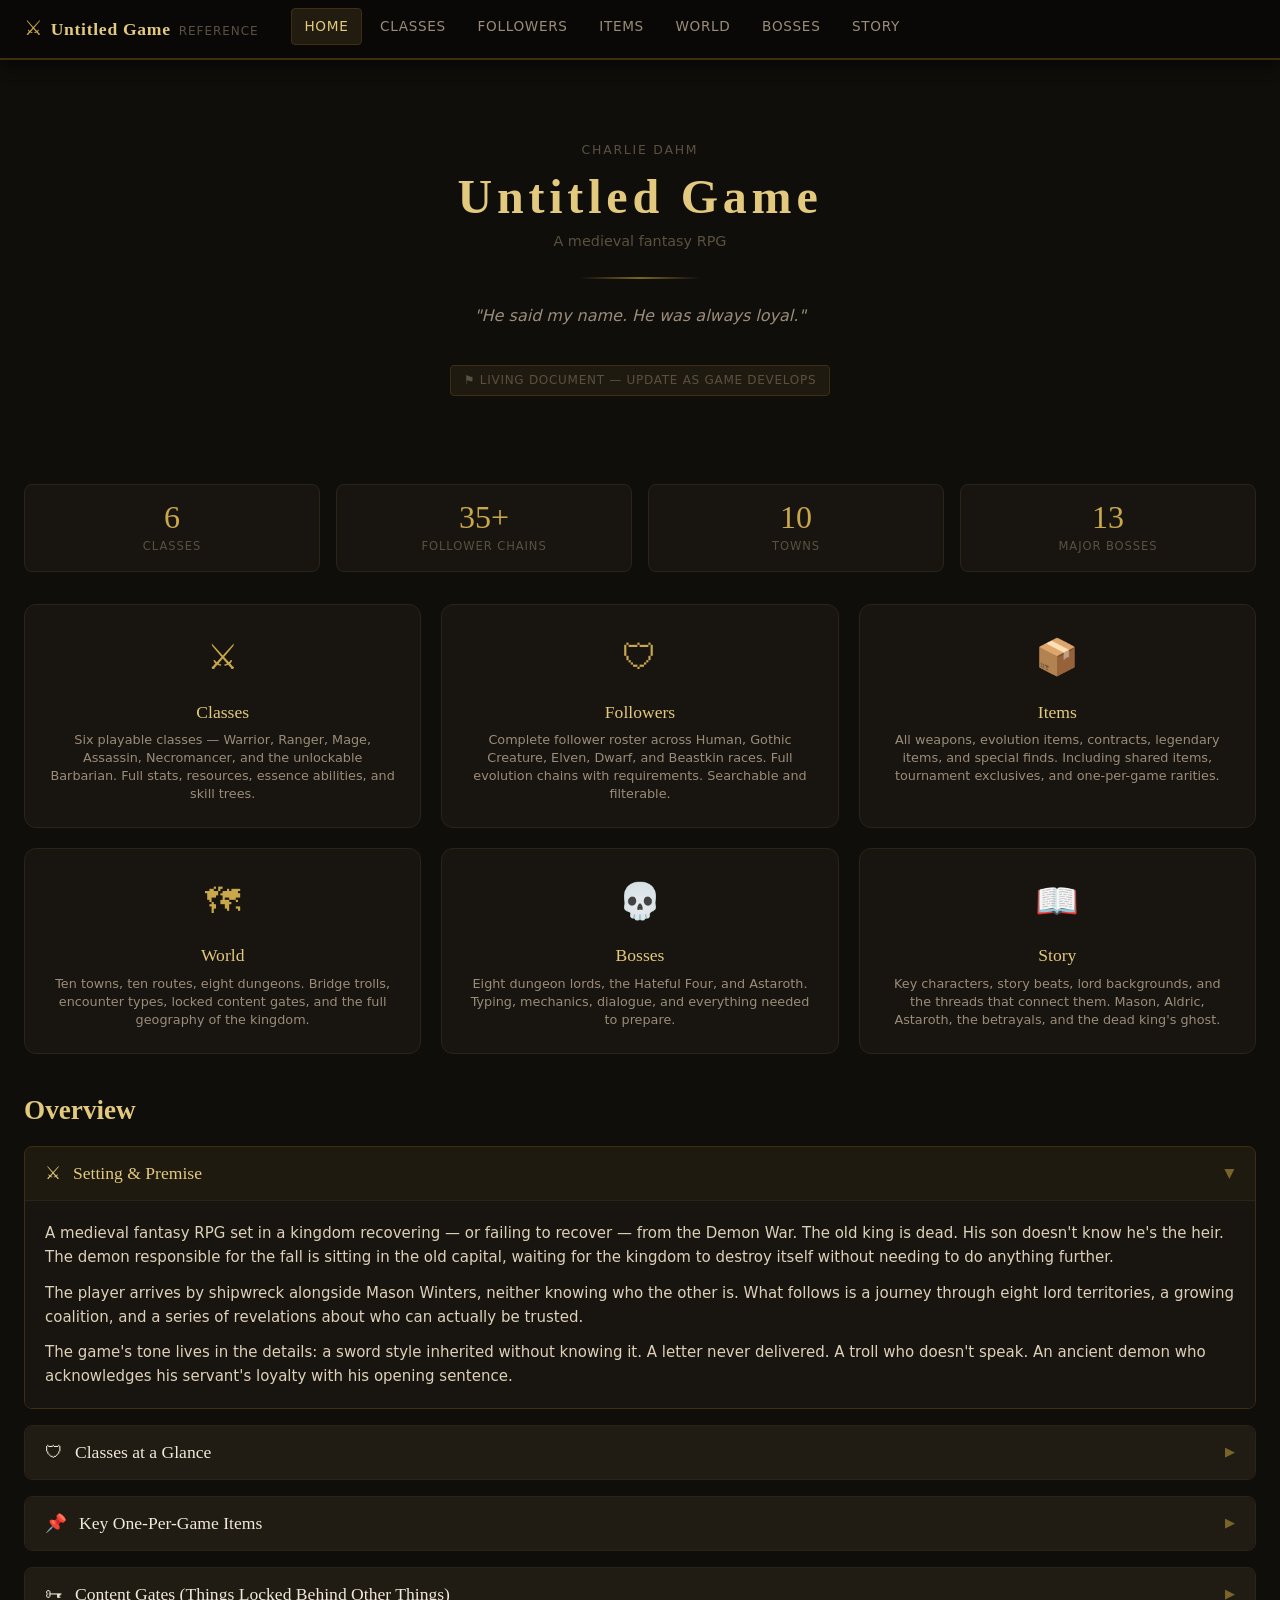
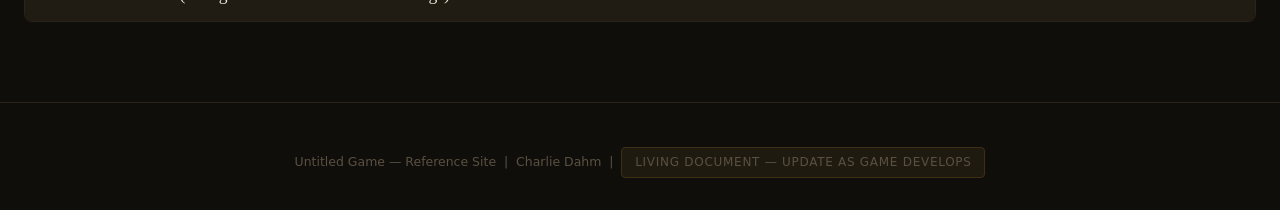
==== GameReference/index.html @ 2780c7e5 "Add complete GameReference multi-page reference site for Untitled Game Nine-file static site (no dep" ====
<!DOCTYPE html>
<html lang="en">
<head>
  <meta charset="UTF-8">
  <meta name="viewport" content="width=device-width, initial-scale=1.0">
  <title>Untitled Game — Reference</title>
  <link rel="stylesheet" href="style.css">
</head>
<body>

<nav class="main-nav">
  <div class="nav-logo">
    <span class="logo-icon">⚔</span>
    <span class="logo-text">Untitled Game</span>
    <span class="logo-sub">Reference</span>
  </div>
  <ul class="nav-links">
    <li><a href="index.html" class="active">Home</a></li>
    <li><a href="classes.html">Classes</a></li>
    <li><a href="followers.html">Followers</a></li>
    <li><a href="items.html">Items</a></li>
    <li><a href="world.html">World</a></li>
    <li><a href="bosses.html">Bosses</a></li>
    <li><a href="story.html">Story</a></li>
  </ul>
</nav>

<div class="page-container">

  <div class="home-hero">
    <div style="font-size:0.78rem;letter-spacing:0.14em;text-transform:uppercase;color:var(--text-muted);margin-bottom:0.5rem;">Charlie Dahm</div>
    <h1>Untitled Game</h1>
    <div class="hero-author">A medieval fantasy RPG</div>
    <div class="hero-divider"></div>
    <div class="hero-tagline">"He said my name. He was always loyal."</div>
    <div class="living-doc-note">⚑ Living Document — update as game develops</div>
  </div>

  <!-- Quick stats -->
  <div class="quick-stats">
    <div class="quick-stat">
      <div class="quick-stat-num">6</div>
      <div class="quick-stat-label">Classes</div>
    </div>
    <div class="quick-stat">
      <div class="quick-stat-num">35+</div>
      <div class="quick-stat-label">Follower Chains</div>
    </div>
    <div class="quick-stat">
      <div class="quick-stat-num">10</div>
      <div class="quick-stat-label">Towns</div>
    </div>
    <div class="quick-stat">
      <div class="quick-stat-num">13</div>
      <div class="quick-stat-label">Major Bosses</div>
    </div>
  </div>

  <!-- Navigation cards -->
  <div class="nav-cards">
    <a href="classes.html" class="nav-card">
      <span class="nav-card-icon">⚔</span>
      <div class="nav-card-title">Classes</div>
      <div class="nav-card-desc">Six playable classes — Warrior, Ranger, Mage, Assassin, Necromancer, and the unlockable Barbarian. Full stats, resources, essence abilities, and skill trees.</div>
    </a>
    <a href="followers.html" class="nav-card">
      <span class="nav-card-icon">🛡</span>
      <div class="nav-card-title">Followers</div>
      <div class="nav-card-desc">Complete follower roster across Human, Gothic Creature, Elven, Dwarf, and Beastkin races. Full evolution chains with requirements. Searchable and filterable.</div>
    </a>
    <a href="items.html" class="nav-card">
      <span class="nav-card-icon">📦</span>
      <div class="nav-card-title">Items</div>
      <div class="nav-card-desc">All weapons, evolution items, contracts, legendary items, and special finds. Including shared items, tournament exclusives, and one-per-game rarities.</div>
    </a>
    <a href="world.html" class="nav-card">
      <span class="nav-card-icon">🗺</span>
      <div class="nav-card-title">World</div>
      <div class="nav-card-desc">Ten towns, ten routes, eight dungeons. Bridge trolls, encounter types, locked content gates, and the full geography of the kingdom.</div>
    </a>
    <a href="bosses.html" class="nav-card">
      <span class="nav-card-icon">💀</span>
      <div class="nav-card-title">Bosses</div>
      <div class="nav-card-desc">Eight dungeon lords, the Hateful Four, and Astaroth. Typing, mechanics, dialogue, and everything needed to prepare.</div>
    </a>
    <a href="story.html" class="nav-card">
      <span class="nav-card-icon">📖</span>
      <div class="nav-card-title">Story</div>
      <div class="nav-card-desc">Key characters, story beats, lord backgrounds, and the threads that connect them. Mason, Aldric, Astaroth, the betrayals, and the dead king's ghost.</div>
    </a>
  </div>

  <!-- Overview collapsibles -->
  <div style="margin-top:2.5rem;">
    <h2 style="margin-bottom:1.25rem;">Overview</h2>

    <div class="collapsible gold open">
      <button class="collapsible-header" onclick="toggleCollapsible(this)">
        <span class="ch-left">
          <span>⚔</span>
          <span>Setting & Premise</span>
        </span>
        <span class="collapsible-arrow">▶</span>
      </button>
      <div class="collapsible-body">
        <p>A medieval fantasy RPG set in a kingdom recovering — or failing to recover — from the Demon War. The old king is dead. His son doesn't know he's the heir. The demon responsible for the fall is sitting in the old capital, waiting for the kingdom to destroy itself without needing to do anything further.</p>
        <p>The player arrives by shipwreck alongside Mason Winters, neither knowing who the other is. What follows is a journey through eight lord territories, a growing coalition, and a series of revelations about who can actually be trusted.</p>
        <p>The game's tone lives in the details: a sword style inherited without knowing it. A letter never delivered. A troll who doesn't speak. An ancient demon who acknowledges his servant's loyalty with his opening sentence.</p>
      </div>
    </div>

    <div class="collapsible">
      <button class="collapsible-header" onclick="toggleCollapsible(this)">
        <span class="ch-left">
          <span>🛡</span>
          <span>Classes at a Glance</span>
        </span>
        <span class="collapsible-arrow">▶</span>
      </button>
      <div class="collapsible-body">
        <div class="detail-grid">
          <span class="detail-key">Warrior</span>     <span class="detail-val">Frontline tank. High DEF/HP. Stamina. Immovable essence.</span>
          <span class="detail-key">Ranger</span>      <span class="detail-val">Ranged damage. Max SPD. Stamina. Eagle Eye hits all enemies.</span>
          <span class="detail-key">Mage</span>        <span class="detail-val">Elemental caster. Max INT. Mana (no regen in battle). Arcane Surge ignores resistances.</span>
          <span class="detail-key">Assassin</span>    <span class="detail-val">Burst damage. Max AGI/SPD. Stamina. Shadow Step = untargetable + all crits.</span>
          <span class="detail-key">Necromancer</span> <span class="detail-val">Undead summoner. Max INT. Mana. 2 extra undead slots. Raises fallen enemies.</span>
          <span class="detail-key">Barbarian</span>   <span class="detail-val">Unlockable. Max STR/HP. Rage (from taking damage). Auto-Frenzy at 75% Rage.</span>
        </div>
      </div>
    </div>

    <div class="collapsible">
      <button class="collapsible-header" onclick="toggleCollapsible(this)">
        <span class="ch-left">
          <span>📌</span>
          <span>Key One-Per-Game Items</span>
        </span>
        <span class="collapsible-arrow">▶</span>
      </button>
      <div class="collapsible-body">
        <div class="detail-grid">
          <span class="detail-key">Crown Writ</span>         <span class="detail-val">Lord Knight → Knight of the Realm. One exists per playthrough.</span>
          <span class="detail-key">Forbidden Tome</span>     <span class="detail-val">Any undead follower (lvl 60+) → Arch Lich. One per game.</span>
          <span class="detail-key">Boulder Hurl</span>       <span class="detail-val">Barbarian move. Ashborn standing stone. Gregor learned it here.</span>
          <span class="detail-key">Ancient Bowstring</span>  <span class="detail-val">Windwalker → Stormcaller. One per world.</span>
          <span class="detail-key">Eternal Edge</span>       <span class="detail-val">Bladestorm → The Tempest. One per world.</span>
          <span class="detail-key">Heart of Grove</span>     <span class="detail-val">Elder Mage → The Verdant. One per world.</span>
        </div>
        <p class="mt-2 text-dim" style="font-size:0.82rem;">See <a href="items.html">Items</a> for the full legendary list.</p>
      </div>
    </div>

    <div class="collapsible">
      <button class="collapsible-header" onclick="toggleCollapsible(this)">
        <span class="ch-left">
          <span>🗝</span>
          <span>Content Gates (Things Locked Behind Other Things)</span>
        </span>
        <span class="collapsible-arrow">▶</span>
      </button>
      <div class="collapsible-body">
        <ul>
          <li><strong>Barbarian class</strong> — complete the Ashborn Tribal Arc with Kalen.</li>
          <li><strong>D6 (Corrupted Grove)</strong> — complete the Mesterby betrayal quest first.</li>
          <li><strong>D7 (Iron Pass)</strong> — complete the full Ashborn arc.</li>
          <li><strong>South Trail</strong> — locked until 3 lord pledges are secured.</li>
          <li><strong>Champion's Belt</strong> — tournament only, cannot be purchased.</li>
          <li><strong>Elven Grove followers (Gold Contract)</strong> — requires Gold Contract and Elf player, or low odds.</li>
          <li><strong>Named Generals</strong> — Necromancer endgame quest, or trial completion for other classes.</li>
        </ul>
      </div>
    </div>
  </div>

</div>

<footer class="page-footer">
  Untitled Game — Reference Site &nbsp;|&nbsp; Charlie Dahm &nbsp;|&nbsp; <span class="living-doc-note">Living Document — update as game develops</span>
</footer>

<script src="data.js"></script>
<script>
function toggleCollapsible(btn) {
  btn.closest('.collapsible').classList.toggle('open');
}
</script>
</body>
</html>
---- GameReference/style.css ----
/* ============================================================
   Untitled Game — Medieval Fantasy Reference
   Shared Stylesheet
   ============================================================ */

:root {
  --bg-darkest:  #090807;
  --bg-main:     #100e0b;
  --bg-card:     #181410;
  --bg-raised:   #201c14;
  --bg-hover:    #28221a;
  --bg-input:    #151210;

  --gold:        #c9a84c;
  --gold-light:  #e2c97e;
  --gold-dim:    #7a6428;
  --gold-border: #3e2e12;
  --gold-glow:   rgba(201, 168, 76, 0.12);

  --text:        #ddd0b8;
  --text-dim:    #9a8c78;
  --text-muted:  #5a5040;
  --text-white:  #f0e8d8;
  --text-gold:   #c9a84c;

  --border:      #2a2318;
  --border-mid:  #3a3020;
  --border-gold: #4a3a18;

  --red:         #8b2020;
  --red-light:   #c04040;
  --green:       #2a5a20;
  --green-light: #4a8a40;

  --radius-sm:   4px;
  --radius-md:   8px;
  --radius-lg:   12px;

  --shadow-card: 0 4px 20px rgba(0,0,0,0.6);
  --shadow-glow: 0 0 20px rgba(201,168,76,0.1);
  --shadow-deep: 0 8px 32px rgba(0,0,0,0.8);

  --nav-height:  60px;
  --content-max: 1400px;
  --font-serif:  Georgia, 'Times New Roman', serif;
  --font-sans:   'Segoe UI', system-ui, sans-serif;
}

/* === RESET & BASE ========================================= */

*, *::before, *::after { box-sizing: border-box; margin: 0; padding: 0; }

html { scroll-behavior: smooth; }

body {
  background: var(--bg-main);
  color: var(--text);
  font-family: var(--font-sans);
  font-size: 15px;
  line-height: 1.6;
  min-height: 100vh;
}

a { color: var(--gold); text-decoration: none; transition: color 0.2s; }
a:hover { color: var(--gold-light); }

h1, h2, h3, h4, h5 {
  font-family: var(--font-serif);
  color: var(--gold-light);
  line-height: 1.2;
}

h1 { font-size: 2.2rem; }
h2 { font-size: 1.7rem; }
h3 { font-size: 1.3rem; }
h4 { font-size: 1.1rem; }

p { margin-bottom: 0.75em; }
p:last-child { margin-bottom: 0; }

ul, ol { padding-left: 1.4em; }
li { margin-bottom: 0.3em; }

hr {
  border: none;
  border-top: 1px solid var(--gold-border);
  margin: 1.5em 0;
}

strong { color: var(--text-white); }
em { color: var(--gold-light); font-style: normal; }

/* === NAVIGATION =========================================== */

.main-nav {
  position: sticky;
  top: 0;
  z-index: 100;
  height: var(--nav-height);
  background: var(--bg-darkest);
  border-bottom: 2px solid var(--gold-border);
  display: flex;
  align-items: center;
  padding: 0 1.5rem;
  gap: 2rem;
  box-shadow: 0 2px 20px rgba(0,0,0,0.8);
}

.nav-logo {
  display: flex;
  align-items: baseline;
  gap: 0.5rem;
  flex-shrink: 0;
}

.logo-icon {
  font-size: 1.3rem;
  color: var(--gold);
}

.logo-text {
  font-family: var(--font-serif);
  font-size: 1.1rem;
  font-weight: bold;
  color: var(--gold-light);
  letter-spacing: 0.04em;
}

.logo-sub {
  font-size: 0.75rem;
  color: var(--text-muted);
  letter-spacing: 0.08em;
  text-transform: uppercase;
}

.nav-links {
  display: flex;
  list-style: none;
  padding: 0;
  margin: 0;
  gap: 0.25rem;
  flex-wrap: wrap;
}

.nav-links a {
  display: block;
  padding: 0.4rem 0.8rem;
  color: var(--text-dim);
  font-size: 0.85rem;
  letter-spacing: 0.05em;
  text-transform: uppercase;
  border-radius: var(--radius-sm);
  border: 1px solid transparent;
  transition: all 0.2s;
}

.nav-links a:hover,
.nav-links a.active {
  color: var(--gold-light);
  border-color: var(--gold-border);
  background: var(--gold-glow);
}

/* === PAGE LAYOUT ========================================== */

.page-container {
  max-width: var(--content-max);
  margin: 0 auto;
  padding: 2rem 1.5rem 4rem;
}

.page-header {
  text-align: center;
  padding: 2.5rem 0 2rem;
  border-bottom: 1px solid var(--gold-border);
  margin-bottom: 2.5rem;
}

.page-header h1 {
  font-size: 2.6rem;
  margin-bottom: 0.4rem;
  letter-spacing: 0.06em;
}

.page-header .subtitle {
  color: var(--text-dim);
  font-size: 1rem;
  font-style: italic;
}

.living-doc-note {
  display: inline-block;
  margin-top: 0.75rem;
  padding: 0.3rem 0.8rem;
  background: rgba(201, 168, 76, 0.08);
  border: 1px solid var(--gold-border);
  border-radius: var(--radius-sm);
  color: var(--text-muted);
  font-size: 0.75rem;
  letter-spacing: 0.06em;
  text-transform: uppercase;
}

/* === CARDS ================================================ */

.card {
  background: var(--bg-card);
  border: 1px solid var(--border);
  border-radius: var(--radius-md);
  padding: 1.5rem;
  box-shadow: var(--shadow-card);
  transition: border-color 0.2s;
}

.card:hover { border-color: var(--border-gold); }

.card-gold {
  border-color: var(--gold-border);
  background: linear-gradient(135deg, var(--bg-card) 0%, rgba(201,168,76,0.05) 100%);
}

.card-header {
  display: flex;
  align-items: center;
  gap: 0.75rem;
  margin-bottom: 1rem;
  padding-bottom: 0.75rem;
  border-bottom: 1px solid var(--border);
}

.card-icon {
  font-size: 1.5rem;
  width: 2.5rem;
  text-align: center;
  flex-shrink: 0;
}

.card-title { margin: 0; }

/* === GRID LAYOUTS ========================================= */

.grid-2 { display: grid; grid-template-columns: repeat(2, 1fr); gap: 1.5rem; }
.grid-3 { display: grid; grid-template-columns: repeat(3, 1fr); gap: 1.5rem; }
.grid-4 { display: grid; grid-template-columns: repeat(4, 1fr); gap: 1.5rem; }

@media (max-width: 1100px) { .grid-4 { grid-template-columns: repeat(2, 1fr); } }
@media (max-width: 900px)  { .grid-3 { grid-template-columns: repeat(2, 1fr); } }
@media (max-width: 640px)  {
  .grid-2, .grid-3, .grid-4 { grid-template-columns: 1fr; }
}

/* === COLLAPSIBLE SECTIONS ================================= */

.collapsible {
  border: 1px solid var(--border);
  border-radius: var(--radius-md);
  margin-bottom: 1rem;
  overflow: hidden;
}

.collapsible-header {
  display: flex;
  align-items: center;
  justify-content: space-between;
  padding: 1rem 1.25rem;
  background: var(--bg-raised);
  cursor: pointer;
  user-select: none;
  transition: background 0.2s;
  border: none;
  width: 100%;
  text-align: left;
  color: var(--text-white);
  font-family: var(--font-serif);
  font-size: 1.1rem;
  gap: 1rem;
}

.collapsible-header:hover { background: var(--bg-hover); }

.collapsible-header .ch-left {
  display: flex;
  align-items: center;
  gap: 0.75rem;
}

.collapsible-arrow {
  color: var(--gold-dim);
  transition: transform 0.25s;
  font-size: 0.8rem;
  flex-shrink: 0;
}

.collapsible.open .collapsible-arrow { transform: rotate(90deg); }

.collapsible-body {
  display: none;
  padding: 1.25rem;
  background: var(--bg-card);
  border-top: 1px solid var(--border);
}

.collapsible.open .collapsible-body { display: block; }

/* Gold variant collapsible */
.collapsible.gold { border-color: var(--gold-border); }
.collapsible.gold .collapsible-header { background: rgba(201,168,76,0.08); }
.collapsible.gold .collapsible-header:hover { background: rgba(201,168,76,0.14); }
.collapsible.gold .collapsible-header { color: var(--gold-light); }

/* === TYPE BADGES ========================================== */

.types { display: flex; flex-wrap: wrap; gap: 0.3rem; }

.type-badge {
  display: inline-block;
  padding: 0.15rem 0.55rem;
  border-radius: 20px;
  font-size: 0.72rem;
  font-weight: 600;
  letter-spacing: 0.06em;
  text-transform: uppercase;
  white-space: nowrap;
}

.t-flesh     { background: #4a2318; color: #f0b898; border: 1px solid #7a3a28; }
.t-strike    { background: #2a2830; color: #b8c0d8; border: 1px solid #4a4860; }
.t-shadow    { background: #1e1030; color: #c0a8f0; border: 1px solid #4a3070; }
.t-fire      { background: #4a1808; color: #f08848; border: 1px solid #8a3010; }
.t-ice       { background: #0c2038; color: #88c8f0; border: 1px solid #1a4870; }
.t-earth     { background: #281e08; color: #c0a050; border: 1px solid #5a4010; }
.t-spirit    { background: #101828; color: #a0c8f0; border: 1px solid #204060; }
.t-holy      { background: #282010; color: #f0e060; border: 1px solid #5a4a10; }
.t-toxin     { background: #0e2808; color: #80d860; border: 1px solid #204810; }
.t-eldritch  { background: #280828; color: #e080e0; border: 1px solid #601060; }
.t-lightning { background: #2a2800; color: #f0e840; border: 1px solid #5a5000; }

/* === STAT BARS ============================================ */

.stat-list { display: flex; flex-direction: column; gap: 0.5rem; }

.stat-row {
  display: grid;
  grid-template-columns: 110px 1fr 80px;
  align-items: center;
  gap: 0.5rem;
  font-size: 0.85rem;
}

.stat-label { color: var(--text-dim); text-align: right; }

.stat-bar {
  height: 8px;
  background: var(--bg-darkest);
  border-radius: 4px;
  border: 1px solid var(--border);
  overflow: hidden;
}

.stat-fill {
  height: 100%;
  border-radius: 4px;
  transition: width 0.5s ease;
}

.stat-value { color: var(--gold-light); font-size: 0.8rem; text-align: center; }

/* Stat fill colors by rating */
.fill-max     { background: linear-gradient(90deg, #c9a84c, #e8c97e); width: 100%; }
.fill-vhigh   { background: linear-gradient(90deg, #a08830, #c0a84c); width: 85%; }
.fill-high    { background: linear-gradient(90deg, #806830, #a08840); width: 70%; }
.fill-medium  { background: linear-gradient(90deg, #506030, #708050); width: 55%; }
.fill-low     { background: linear-gradient(90deg, #604040, #804848); width: 35%; }
.fill-vlow    { background: linear-gradient(90deg, #502828, #683030); width: 20%; }

/* === RESOURCE BADGE ======================================= */

.resource-badge {
  display: inline-flex;
  align-items: center;
  gap: 0.4rem;
  padding: 0.3rem 0.7rem;
  border-radius: var(--radius-sm);
  font-size: 0.8rem;
  font-weight: 600;
  text-transform: uppercase;
  letter-spacing: 0.05em;
}

.resource-stamina { background: #2a1a08; color: #e09040; border: 1px solid #6a3010; }
.resource-mana    { background: #080828; color: #8080f0; border: 1px solid #2020a0; }
.resource-rage    { background: #280808; color: #f04030; border: 1px solid #801010; }

/* === SKILL TREE =========================================== */

.skill-tree-section {
  margin: 1.5rem 0;
}

.skill-tree-title {
  font-family: var(--font-serif);
  font-size: 0.8rem;
  letter-spacing: 0.12em;
  text-transform: uppercase;
  color: var(--text-muted);
  margin-bottom: 1rem;
}

.skill-tree {
  display: flex;
  flex-direction: column;
  gap: 0;
  align-items: flex-start;
}

.skill-tier {
  display: flex;
  align-items: flex-start;
  gap: 0;
  width: 100%;
  position: relative;
}

.skill-tier-label {
  writing-mode: vertical-lr;
  text-orientation: mixed;
  transform: rotate(180deg);
  font-size: 0.65rem;
  color: var(--text-muted);
  letter-spacing: 0.1em;
  text-transform: uppercase;
  padding: 0.5rem 0.3rem;
  min-width: 24px;
  flex-shrink: 0;
  align-self: stretch;
  display: flex;
  align-items: center;
  justify-content: center;
  border-right: 1px solid var(--border);
  margin-right: 1rem;
}

.skills-in-tier {
  display: flex;
  flex-wrap: wrap;
  gap: 0.75rem;
  padding: 0.5rem 0 1.5rem;
  flex: 1;
}

.skill-node {
  background: var(--bg-raised);
  border: 1px solid var(--border-mid);
  border-radius: var(--radius-md);
  padding: 0.75rem 1rem;
  min-width: 160px;
  max-width: 220px;
  position: relative;
  transition: all 0.2s;
  cursor: default;
}

.skill-node:hover {
  border-color: var(--gold-border);
  background: var(--bg-hover);
  box-shadow: var(--shadow-glow);
  transform: translateY(-2px);
}

.skill-node.tier-ultimate {
  border-color: var(--gold-border);
  background: linear-gradient(135deg, var(--bg-raised), rgba(201,168,76,0.08));
}

.skill-node.tier-ultimate:hover {
  box-shadow: 0 0 20px rgba(201,168,76,0.2);
}

.skill-name {
  font-family: var(--font-serif);
  font-size: 0.95rem;
  color: var(--gold-light);
  margin-bottom: 0.3rem;
}

.skill-desc {
  font-size: 0.78rem;
  color: var(--text-dim);
  line-height: 1.4;
}

.skill-special {
  margin-top: 0.4rem;
  padding: 0.25rem 0.5rem;
  background: var(--bg-darkest);
  border-radius: var(--radius-sm);
  font-size: 0.72rem;
  color: var(--text-muted);
  font-style: italic;
}

/* Essence block */
.essence-block {
  background: linear-gradient(135deg, #1e1408, rgba(201,168,76,0.1));
  border: 1px solid var(--gold-border);
  border-radius: var(--radius-md);
  padding: 1rem 1.25rem;
  margin: 1rem 0;
}

.essence-label {
  font-size: 0.7rem;
  letter-spacing: 0.12em;
  text-transform: uppercase;
  color: var(--gold-dim);
  margin-bottom: 0.4rem;
}

.essence-name {
  font-family: var(--font-serif);
  font-size: 1.05rem;
  color: var(--gold-light);
  margin-bottom: 0.4rem;
}

.essence-effect {
  font-size: 0.85rem;
  color: var(--text-dim);
}

.essence-duration {
  display: inline-block;
  padding: 0.1rem 0.5rem;
  background: rgba(201,168,76,0.12);
  border: 1px solid var(--gold-border);
  border-radius: 20px;
  font-size: 0.72rem;
  color: var(--gold);
  margin-bottom: 0.4rem;
}

/* === CLASS CARDS ========================================== */

.class-card {
  background: var(--bg-card);
  border: 1px solid var(--border);
  border-radius: var(--radius-lg);
  overflow: hidden;
  box-shadow: var(--shadow-card);
  margin-bottom: 2rem;
}

.class-header {
  display: flex;
  align-items: stretch;
  border-bottom: 1px solid var(--border);
}

.class-color-bar {
  width: 6px;
  flex-shrink: 0;
}

.class-header-content {
  padding: 1.25rem 1.5rem;
  flex: 1;
}

.class-name {
  font-size: 1.8rem;
  letter-spacing: 0.08em;
  margin-bottom: 0.2rem;
}

.class-subtitle {
  color: var(--text-dim);
  font-size: 0.9rem;
  margin-bottom: 0.5rem;
}

.class-unlock {
  display: inline-flex;
  align-items: center;
  gap: 0.4rem;
  padding: 0.25rem 0.6rem;
  background: rgba(139,32,32,0.2);
  border: 1px solid var(--red);
  border-radius: var(--radius-sm);
  font-size: 0.75rem;
  color: var(--red-light);
}

.class-body {
  display: grid;
  grid-template-columns: 280px 1fr;
  gap: 0;
}

.class-stats-panel {
  padding: 1.5rem;
  border-right: 1px solid var(--border);
  background: var(--bg-raised);
}

.class-skills-panel {
  padding: 1.5rem;
}

@media (max-width: 860px) {
  .class-body { grid-template-columns: 1fr; }
  .class-stats-panel { border-right: none; border-bottom: 1px solid var(--border); }
}

/* Class color accents */
.color-warrior   { background: #6a3010; }
.color-ranger    { background: #2a5a10; }
.color-mage      { background: #1a1a6a; }
.color-assassin  { background: #301040; }
.color-necro     { background: #102010; }
.color-barbarian { background: #6a1010; }

/* === EVOLUTION CHAINS (FOLLOWER PAGE) ==================== */

.follower-filters {
  position: sticky;
  top: var(--nav-height);
  z-index: 50;
  background: var(--bg-darkest);
  border-bottom: 1px solid var(--border);
  padding: 0.75rem 1.5rem;
  margin: 0 -1.5rem 2rem;
}

.filter-search {
  display: flex;
  align-items: center;
  gap: 1rem;
  flex-wrap: wrap;
}

.search-input {
  flex: 1;
  min-width: 200px;
  max-width: 320px;
  padding: 0.5rem 0.85rem;
  background: var(--bg-input);
  border: 1px solid var(--border-mid);
  border-radius: var(--radius-sm);
  color: var(--text);
  font-size: 0.9rem;
  outline: none;
  transition: border-color 0.2s;
}

.search-input:focus { border-color: var(--gold-border); }
.search-input::placeholder { color: var(--text-muted); }

.filter-group {
  display: flex;
  align-items: center;
  gap: 0.4rem;
  flex-wrap: wrap;
}

.filter-group-label {
  font-size: 0.72rem;
  letter-spacing: 0.08em;
  text-transform: uppercase;
  color: var(--text-muted);
  white-space: nowrap;
}

.filter-btn {
  padding: 0.25rem 0.6rem;
  border-radius: 20px;
  border: 1px solid var(--border-mid);
  background: transparent;
  color: var(--text-dim);
  font-size: 0.75rem;
  cursor: pointer;
  transition: all 0.15s;
  white-space: nowrap;
}

.filter-btn:hover { border-color: var(--gold-border); color: var(--gold); }
.filter-btn.active { background: var(--gold-glow); border-color: var(--gold-border); color: var(--gold-light); }

.filter-clear {
  padding: 0.25rem 0.6rem;
  border-radius: var(--radius-sm);
  border: 1px solid var(--border-mid);
  background: transparent;
  color: var(--text-muted);
  font-size: 0.75rem;
  cursor: pointer;
  transition: all 0.15s;
}

.filter-clear:hover { color: var(--red-light); border-color: var(--red); }

.filter-count {
  font-size: 0.75rem;
  color: var(--text-muted);
  white-space: nowrap;
}

/* Chain cards */
.chain-group {
  margin-bottom: 3rem;
}

.chain-group-header {
  font-family: var(--font-serif);
  font-size: 1.5rem;
  color: var(--gold);
  margin-bottom: 1.25rem;
  padding-bottom: 0.5rem;
  border-bottom: 2px solid var(--gold-border);
  display: flex;
  align-items: center;
  gap: 0.75rem;
}

.chain-card {
  background: var(--bg-card);
  border: 1px solid var(--border);
  border-radius: var(--radius-lg);
  margin-bottom: 1.5rem;
  overflow: hidden;
  box-shadow: var(--shadow-card);
  transition: border-color 0.2s;
}

.chain-card.hidden { display: none; }

.chain-card:hover { border-color: var(--border-gold); }

.chain-meta {
  padding: 0.75rem 1.25rem;
  background: var(--bg-raised);
  border-bottom: 1px solid var(--border);
  display: flex;
  align-items: center;
  gap: 1rem;
  flex-wrap: wrap;
}

.chain-meta .chain-name {
  font-family: var(--font-serif);
  font-size: 1.05rem;
  color: var(--gold-light);
}

.chain-catch-info {
  font-size: 0.78rem;
  color: var(--text-dim);
  font-style: italic;
  flex: 1;
}

.chain-contract {
  font-size: 0.72rem;
  padding: 0.15rem 0.5rem;
  border: 1px solid var(--border-mid);
  border-radius: 20px;
  color: var(--text-muted);
}

.chain-tree {
  padding: 1.25rem 1.25rem 0.75rem;
  overflow-x: auto;
}

.chain-row {
  display: flex;
  align-items: flex-start;
  gap: 0;
  min-width: max-content;
}

.follower-node {
  display: flex;
  flex-direction: column;
  align-items: center;
  position: relative;
}

.follower-node-inner {
  background: var(--bg-raised);
  border: 1px solid var(--border-mid);
  border-radius: var(--radius-md);
  padding: 0.6rem 0.85rem;
  min-width: 130px;
  max-width: 175px;
  text-align: center;
  transition: all 0.2s;
  cursor: default;
}

.follower-node-inner:hover {
  border-color: var(--gold-border);
  background: var(--bg-hover);
  transform: translateY(-2px);
  box-shadow: var(--shadow-glow);
}

.follower-node-inner.is-legendary {
  border-color: var(--gold-dim);
  background: linear-gradient(135deg, var(--bg-raised), rgba(201,168,76,0.07));
}

.follower-node-inner.is-unique {
  border-color: #4a1a1a;
  background: linear-gradient(135deg, var(--bg-raised), rgba(139,32,32,0.08));
}

.follower-node-name {
  font-family: var(--font-serif);
  font-size: 0.88rem;
  color: var(--text-white);
  margin-bottom: 0.35rem;
}

.follower-node-types { justify-content: center; margin-bottom: 0.35rem; }

.follower-node-req {
  font-size: 0.68rem;
  color: var(--text-muted);
  line-height: 1.4;
}

.follower-node-flags {
  display: flex;
  flex-wrap: wrap;
  justify-content: center;
  gap: 0.2rem;
  margin-top: 0.3rem;
}

.flag-legendary { color: var(--gold); font-size: 0.65rem; }
.flag-unique    { color: var(--red-light); font-size: 0.65rem; }
.flag-terminal  { color: var(--text-muted); font-size: 0.65rem; }

/* Chain connectors */
.chain-arrow {
  display: flex;
  align-items: center;
  padding: 0 0.3rem;
  color: var(--gold-dim);
  font-size: 1.2rem;
  align-self: center;
  flex-shrink: 0;
}

.chain-branch {
  display: flex;
  flex-direction: column;
  align-items: flex-start;
  padding-top: 0.4rem;
  padding-left: 1.5rem;
  gap: 0.5rem;
  border-left: 2px solid var(--border-mid);
  margin-left: 0.6rem;
  margin-top: 0.75rem;
}

.branch-item {
  display: flex;
  align-items: center;
  gap: 0;
  position: relative;
}

.branch-item::before {
  content: '';
  display: block;
  width: 1rem;
  height: 1px;
  background: var(--border-mid);
  margin-right: 0.5rem;
  flex-shrink: 0;
}

.branch-note {
  font-size: 0.72rem;
  color: var(--text-muted);
  font-style: italic;
  padding: 0.25rem 0.75rem;
}

/* Follower node with branches below */
.node-with-branches {
  display: flex;
  flex-direction: column;
}

/* === ITEMS PAGE =========================================== */

.item-table {
  width: 100%;
  border-collapse: collapse;
  font-size: 0.85rem;
}

.item-table th {
  text-align: left;
  padding: 0.6rem 0.85rem;
  background: var(--bg-raised);
  border-bottom: 2px solid var(--gold-border);
  color: var(--text-dim);
  font-size: 0.75rem;
  letter-spacing: 0.08em;
  text-transform: uppercase;
  font-family: var(--font-sans);
  font-weight: 600;
}

.item-table td {
  padding: 0.55rem 0.85rem;
  border-bottom: 1px solid var(--border);
  vertical-align: top;
}

.item-table tr:hover td { background: var(--bg-hover); }

.item-table tr:last-child td { border-bottom: none; }

.item-name { color: var(--text-white); font-weight: 500; }
.item-name.legendary { color: var(--gold-light); }
.item-note { color: var(--text-muted); font-size: 0.75rem; }

/* === WORLD PAGE =========================================== */

.world-section { margin-bottom: 2.5rem; }

.town-card {
  background: var(--bg-card);
  border: 1px solid var(--border);
  border-radius: var(--radius-md);
  padding: 1.25rem 1.5rem;
  margin-bottom: 1rem;
  display: grid;
  grid-template-columns: 200px 1fr;
  gap: 1.5rem;
}

.town-card:hover { border-color: var(--border-gold); }

@media (max-width: 640px) { .town-card { grid-template-columns: 1fr; } }

.town-name {
  font-family: var(--font-serif);
  font-size: 1.2rem;
  color: var(--gold-light);
  margin-bottom: 0.25rem;
}

.town-dungeon {
  font-size: 0.78rem;
  color: var(--text-muted);
  margin-bottom: 0.5rem;
}

.town-lord {
  font-size: 0.85rem;
  color: var(--text-dim);
}

.dungeon-badge {
  display: inline-block;
  padding: 0.1rem 0.5rem;
  background: rgba(139,32,32,0.2);
  border: 1px solid #4a1a1a;
  border-radius: var(--radius-sm);
  font-size: 0.72rem;
  color: #c06060;
}

.route-card {
  background: var(--bg-card);
  border: 1px solid var(--border);
  border-radius: var(--radius-md);
  padding: 1rem 1.25rem;
  margin-bottom: 0.75rem;
  display: flex;
  align-items: flex-start;
  gap: 1rem;
}

.route-name {
  font-family: var(--font-serif);
  font-size: 1rem;
  color: var(--text-white);
  min-width: 180px;
}

.route-desc { font-size: 0.85rem; color: var(--text-dim); }

/* === BOSS PAGE =========================================== */

.boss-card {
  background: var(--bg-card);
  border: 1px solid var(--border);
  border-radius: var(--radius-lg);
  overflow: hidden;
  margin-bottom: 1.5rem;
  box-shadow: var(--shadow-card);
}

.boss-header {
  padding: 1.25rem 1.5rem;
  display: flex;
  align-items: center;
  gap: 1rem;
  border-bottom: 1px solid var(--border);
}

.boss-number {
  font-family: var(--font-serif);
  font-size: 1.5rem;
  color: var(--gold-dim);
  min-width: 2rem;
  text-align: center;
  flex-shrink: 0;
}

.boss-name { font-size: 1.3rem; margin-bottom: 0.15rem; }
.boss-location { font-size: 0.82rem; color: var(--text-muted); }

.boss-body {
  padding: 1.25rem 1.5rem;
  display: grid;
  grid-template-columns: 1fr 1fr;
  gap: 1.5rem;
}

@media (max-width: 640px) { .boss-body { grid-template-columns: 1fr; } }

.boss-label {
  font-size: 0.72rem;
  letter-spacing: 0.1em;
  text-transform: uppercase;
  color: var(--text-muted);
  margin-bottom: 0.4rem;
}

.boss-notes { font-size: 0.88rem; color: var(--text-dim); }

.hateful-card {
  border-color: #4a1a1a;
  background: linear-gradient(135deg, var(--bg-card), rgba(139,32,32,0.06));
}

.astaroth-card {
  border-color: var(--gold-border);
  background: linear-gradient(135deg, var(--bg-card), rgba(201,168,76,0.06));
  box-shadow: 0 0 40px rgba(201,168,76,0.08);
}

.phase-list { list-style: none; padding: 0; }

.phase-item {
  padding: 0.6rem 0.85rem;
  border-radius: var(--radius-sm);
  margin-bottom: 0.4rem;
  border-left: 3px solid var(--gold-border);
  background: var(--bg-raised);
  font-size: 0.85rem;
}

.quote-block {
  border-left: 3px solid var(--gold-dim);
  padding: 0.75rem 1rem;
  margin: 0.75rem 0;
  background: var(--bg-raised);
  border-radius: 0 var(--radius-sm) var(--radius-sm) 0;
  font-style: italic;
  color: var(--text-dim);
  font-size: 0.88rem;
}

/* === STORY PAGE =========================================== */

.character-card {
  background: var(--bg-card);
  border: 1px solid var(--border);
  border-radius: var(--radius-lg);
  margin-bottom: 1.5rem;
  overflow: hidden;
  box-shadow: var(--shadow-card);
}

.character-header {
  padding: 1.25rem 1.5rem;
  background: var(--bg-raised);
  border-bottom: 1px solid var(--border);
  display: flex;
  align-items: flex-start;
  gap: 1rem;
}

.character-name {
  font-size: 1.4rem;
  margin-bottom: 0.2rem;
}

.character-role {
  font-size: 0.82rem;
  color: var(--text-muted);
  text-transform: uppercase;
  letter-spacing: 0.08em;
}

.character-body { padding: 1.25rem 1.5rem; }

.story-beat {
  background: var(--bg-card);
  border: 1px solid var(--border);
  border-radius: var(--radius-md);
  padding: 1.25rem 1.5rem;
  margin-bottom: 1rem;
  border-left: 4px solid var(--gold-border);
}

.beat-title {
  font-family: var(--font-serif);
  color: var(--gold);
  font-size: 1rem;
  margin-bottom: 0.5rem;
}

/* === INDEX PAGE =========================================== */

.home-hero {
  text-align: center;
  padding: 3rem 1rem 3.5rem;
}

.home-hero h1 {
  font-size: 3rem;
  letter-spacing: 0.1em;
  margin-bottom: 0.3rem;
}

.hero-author {
  color: var(--text-muted);
  font-size: 0.9rem;
  margin-bottom: 0.5rem;
}

.hero-tagline {
  color: var(--text-dim);
  font-size: 1rem;
  font-style: italic;
  margin-bottom: 1.5rem;
}

.hero-divider {
  width: 120px;
  height: 2px;
  background: linear-gradient(90deg, transparent, var(--gold-dim), transparent);
  margin: 1.5rem auto;
}

.nav-cards {
  display: grid;
  grid-template-columns: repeat(3, 1fr);
  gap: 1.25rem;
  margin: 2rem 0;
}

@media (max-width: 900px) { .nav-cards { grid-template-columns: repeat(2, 1fr); } }
@media (max-width: 560px) { .nav-cards { grid-template-columns: 1fr; } }

.nav-card {
  background: var(--bg-card);
  border: 1px solid var(--border);
  border-radius: var(--radius-lg);
  padding: 1.5rem;
  text-align: center;
  transition: all 0.2s;
  text-decoration: none;
  display: block;
}

.nav-card:hover {
  border-color: var(--gold-border);
  background: var(--bg-raised);
  transform: translateY(-3px);
  box-shadow: var(--shadow-glow);
}

.nav-card-icon { font-size: 2.2rem; margin-bottom: 0.75rem; display: block; }

.nav-card-title {
  font-family: var(--font-serif);
  font-size: 1.1rem;
  color: var(--gold-light);
  margin-bottom: 0.35rem;
}

.nav-card-desc { font-size: 0.8rem; color: var(--text-dim); line-height: 1.4; }

.quick-stats {
  display: grid;
  grid-template-columns: repeat(4, 1fr);
  gap: 1rem;
  margin: 2rem 0;
}

@media (max-width: 640px) { .quick-stats { grid-template-columns: repeat(2, 1fr); } }

.quick-stat {
  text-align: center;
  padding: 1rem;
  background: var(--bg-card);
  border: 1px solid var(--border);
  border-radius: var(--radius-md);
}

.quick-stat-num {
  font-family: var(--font-serif);
  font-size: 2rem;
  color: var(--gold);
  line-height: 1;
}

.quick-stat-label {
  font-size: 0.72rem;
  color: var(--text-muted);
  text-transform: uppercase;
  letter-spacing: 0.08em;
  margin-top: 0.25rem;
}

/* === MISC ================================================= */

.section-label {
  font-size: 0.72rem;
  letter-spacing: 0.12em;
  text-transform: uppercase;
  color: var(--text-muted);
  margin-bottom: 0.75rem;
}

.tag {
  display: inline-block;
  padding: 0.15rem 0.5rem;
  border-radius: var(--radius-sm);
  font-size: 0.72rem;
  background: var(--bg-raised);
  border: 1px solid var(--border-mid);
  color: var(--text-dim);
}

.tag-rare    { background: rgba(90,40,140,0.2); border-color: #6a3090; color: #c090f0; }
.tag-unique  { background: rgba(139,32,32,0.2); border-color: var(--red); color: var(--red-light); }
.tag-legend  { background: rgba(201,168,76,0.12); border-color: var(--gold-border); color: var(--gold-light); }
.tag-shared  { background: rgba(40,80,40,0.2); border-color: #2a5a2a; color: #60b060; }

.info-box {
  padding: 1rem 1.25rem;
  border-radius: var(--radius-md);
  margin: 1rem 0;
  font-size: 0.85rem;
}

.info-box.note {
  background: rgba(201,168,76,0.06);
  border: 1px solid var(--gold-border);
  color: var(--text-dim);
}

.info-box.warn {
  background: rgba(139,32,32,0.12);
  border: 1px solid #4a1a1a;
  color: #c06060;
}

.detail-grid {
  display: grid;
  grid-template-columns: auto 1fr;
  gap: 0.3rem 1rem;
  font-size: 0.85rem;
}

.detail-key {
  color: var(--text-muted);
  font-size: 0.75rem;
  text-transform: uppercase;
  letter-spacing: 0.06em;
  padding-top: 0.2rem;
  white-space: nowrap;
}

.detail-val { color: var(--text); }

/* === FOOTER =============================================== */

.page-footer {
  text-align: center;
  padding: 2rem 1.5rem;
  border-top: 1px solid var(--border);
  color: var(--text-muted);
  font-size: 0.78rem;
}

/* === SCROLLBAR ============================================ */

::-webkit-scrollbar { width: 8px; height: 8px; }
::-webkit-scrollbar-track { background: var(--bg-darkest); }
::-webkit-scrollbar-thumb { background: var(--border-mid); border-radius: 4px; }
::-webkit-scrollbar-thumb:hover { background: var(--gold-border); }

/* === UTILITY ============================================== */

.text-center { text-align: center; }
.text-gold   { color: var(--gold); }
.text-dim    { color: var(--text-dim); }
.text-muted  { color: var(--text-muted); }
.text-white  { color: var(--text-white); }
.text-red    { color: var(--red-light); }
.mt-1 { margin-top: 0.5rem; }
.mt-2 { margin-top: 1rem; }
.mt-3 { margin-top: 1.5rem; }
.mb-1 { margin-bottom: 0.5rem; }
.mb-2 { margin-bottom: 1rem; }
.mb-3 { margin-bottom: 1.5rem; }
.flex { display: flex; }
.flex-center { display: flex; align-items: center; }
.gap-1 { gap: 0.5rem; }
.gap-2 { gap: 1rem; }
.flex-wrap { flex-wrap: wrap; }
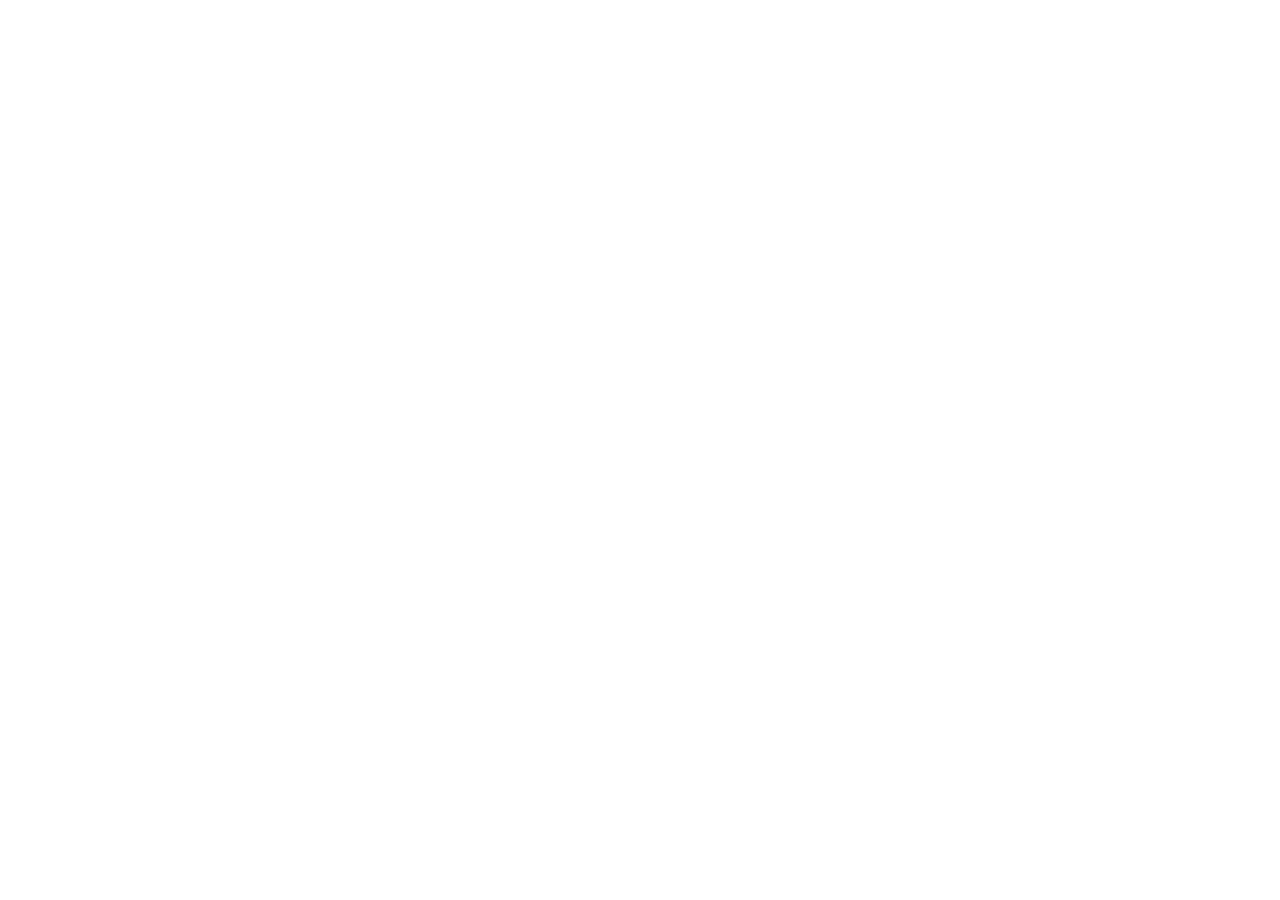
==== commit d920e42b: "Update: add password prompt to all HTML pages" ====
--- a/GameReference/index.html
+++ b/GameReference/index.html
@@ -1,6 +1,21 @@
 <!DOCTYPE html>
 <html lang="en">
 <head>
+  <script>
+    (function() {
+      const PASSWORD = "Redbullersupergodt!40";
+      const KEY = "gr_auth";
+      if (sessionStorage.getItem(KEY) !== "1") {
+        const input = prompt("Enter password:");
+        if (input === PASSWORD) {
+          sessionStorage.setItem(KEY, "1");
+        } else {
+          document.documentElement.innerHTML = "";
+          window.location.href = "about:blank";
+        }
+      }
+    })();
+  </script>
   <meta charset="UTF-8">
   <meta name="viewport" content="width=device-width, initial-scale=1.0">
   <title>Untitled Game — Reference</title>
